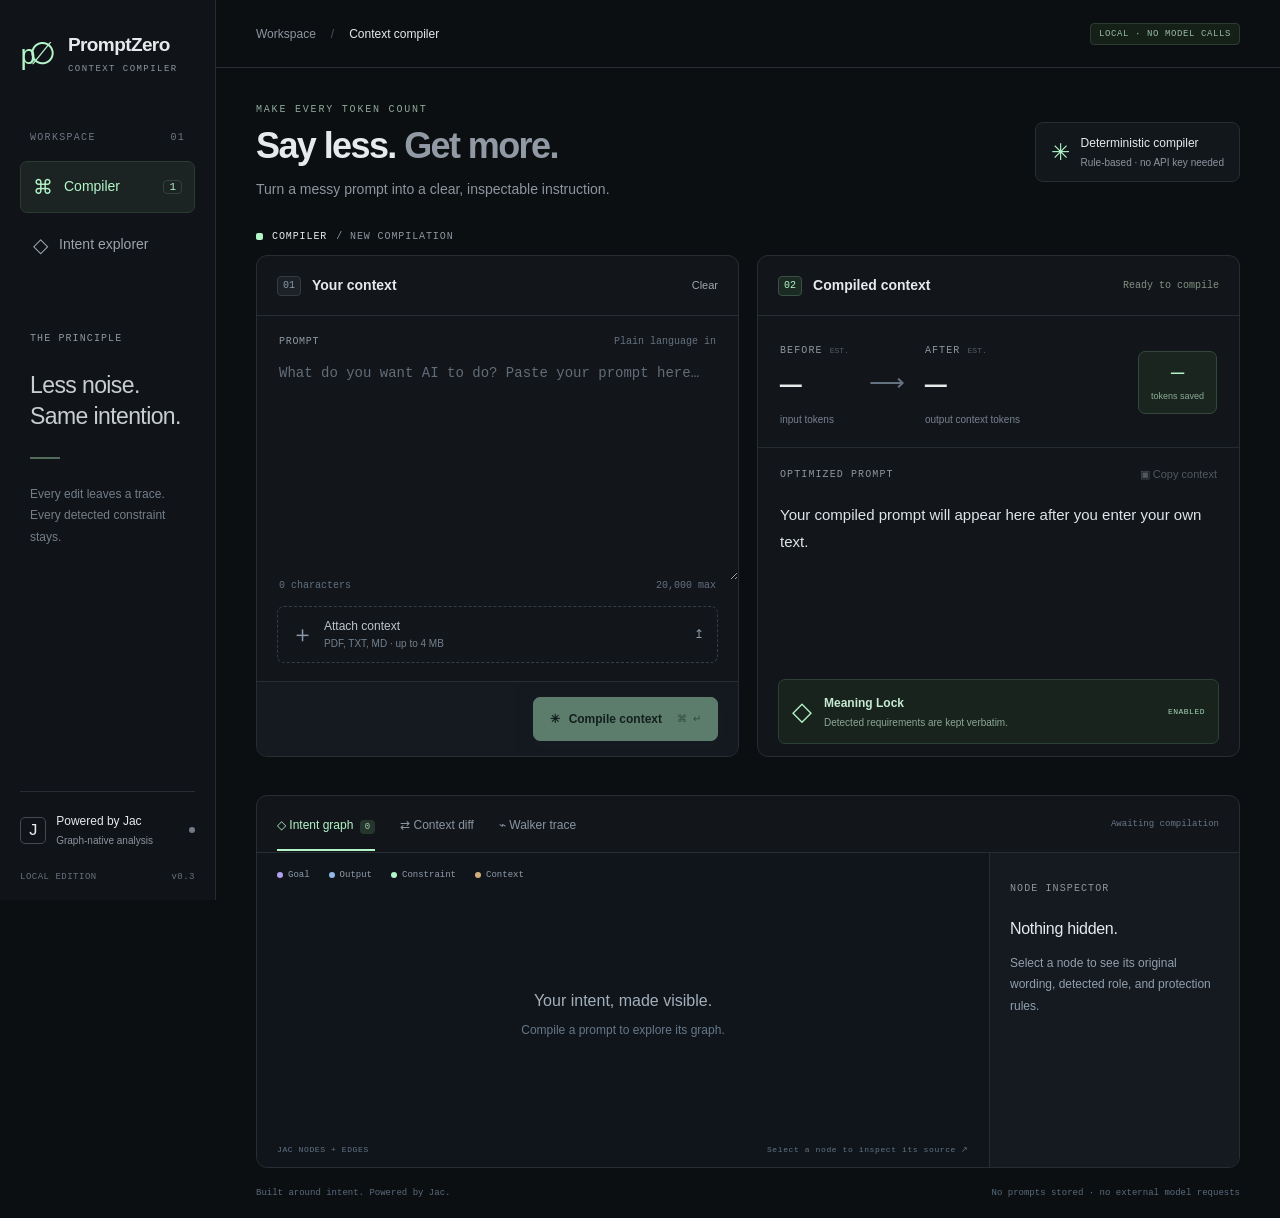
==== static/index.html @ 8013b8a3 "Add PromptZero Jac context compiler" ====
<!doctype html>
<html lang="en">
<head>
  <meta charset="utf-8"><meta name="viewport" content="width=device-width,initial-scale=1">
  <title>PromptZero — Context compiler</title>
  <meta name="description" content="A Jac-powered context compiler. Clearer prompts, inspectable intent, protected requirements.">
  <link rel="icon" href="/static/favicon.svg" type="image/svg+xml">
  <link rel="stylesheet" href="/static/style.css">
  <script src="/static/app.js" defer></script>
</head>
<body>
  <aside class="sidebar">
    <a class="brand" href="/" aria-label="PromptZero home"><span class="brand-mark">p<span>∅</span></span><span>PromptZero<small>CONTEXT COMPILER</small></span></a>
    <div class="workspace-label">WORKSPACE <span>01</span></div>
    <a class="nav active" href="#workspace"><span>⌘</span> Compiler <span class="nav-key">1</span></a>
    <a class="nav" href="#analysis"><span>◇</span> Intent explorer</a>
    <div class="sidebar-note"><span class="tiny-label">THE PRINCIPLE</span><p>Less noise.<br>Same intention.</p><div class="mini-line"></div><small>Every edit leaves a trace.<br>Every detected constraint stays.</small></div>
    <div class="runtime"><span class="runtime-icon">J</span><div>Powered by Jac<small>Graph-native analysis</small></div><span class="live-dot" id="healthDot"></span></div>
    <div class="sidebar-footer">LOCAL EDITION <span>v0.3</span></div>
  </aside>
  <div class="app-shell">
    <header class="topbar"><div><span class="muted">Workspace</span><span class="slash">/</span>Context compiler</div><div class="top-meta"><span class="local-pill">LOCAL · NO MODEL CALLS</span></div></header>
    <main id="workspace">
      <div class="page-heading"><div><div class="eyebrow">MAKE EVERY TOKEN COUNT</div><h1>Say less. <span>Get more.</span></h1><p>Turn a messy prompt into a clear, inspectable instruction.</p></div><div class="mode-badge"><span class="spark">✳</span><div>Deterministic compiler<small>Rule-based · no API key needed</small></div></div></div>
      <div class="workspace-toolbar"><div class="section-kicker"><span class="small-square"></span> COMPILER <span class="subtle">/ NEW COMPILATION</span></div></div>
      <div class="editor-grid">
        <section class="panel input-panel" aria-labelledby="inputHeading">
          <div class="panel-header"><h2 id="inputHeading"><span class="step">01</span> Your context</h2><button id="clear" class="text-button">Clear</button></div>
          <div class="editor-label"><label for="prompt">PROMPT</label><span>Plain language in</span></div>
          <textarea id="prompt" spellcheck="false" maxlength="20000" placeholder="What do you want AI to do? Paste your prompt here…"></textarea>
          <div class="editor-footer"><span id="charCount">0 characters</span><span>20,000 max</span></div>
          <div class="attachment-row"><button id="attach" class="upload" type="button" aria-label="Attach document"><span class="attach-icon">＋</span><span id="fileLabel">Attach context <small>PDF, TXT, MD · up to 4 MB</small></span><span class="upload-arrow">↥</span></button><input id="document" type="file" accept=".pdf,.txt,.md" hidden><button id="removeFile" class="text-button" hidden aria-label="Remove attachment">×</button></div>
          <div class="compile-controls"><button id="compile" class="primary"><span id="compileIcon">✳</span> <span id="compileText">Compile context</span> <kbd>⌘ ↵</kbd></button></div>
        </section>
        <section class="panel output-panel" aria-labelledby="outputHeading">
          <div class="panel-header"><h2 id="outputHeading"><span class="step accent">02</span> Compiled context</h2><span id="resultStatus" class="status">Ready to compile</span></div>
          <div class="token-comparison"><div><span class="tiny-label">BEFORE <em>EST.</em></span><strong id="before">—</strong><small>input tokens</small></div><span class="comparison-arrow">⟶</span><div><span class="tiny-label">AFTER <em>EST.</em></span><strong id="after">—</strong><small>output context tokens</small></div><div class="savings"><span id="percent">—</span><small id="saved">tokens saved</small></div></div>
          <div class="output-label"><span class="tiny-label">OPTIMIZED PROMPT</span><button id="copy" class="text-button" disabled>▣ Copy context</button></div>
          <div id="optimized" class="optimized" tabindex="0">Your compiled prompt will appear here after you enter your own text.</div>
          <div id="contextPreview" class="context-preview" hidden></div>
          <div class="meaning-lock"><span class="lock-icon">◇</span><div><strong>Meaning Lock</strong><small id="lockSummary">Detected requirements are kept verbatim.</small></div><span id="lockBadge" class="lock-badge">ENABLED</span></div>
        </section>
      </div>
      <div id="notice" class="notice" role="status" aria-live="polite" hidden></div>
      <div id="insights" class="insights"></div>
      <section id="analysis" class="panel analysis-panel">
        <div class="analysis-header"><div class="tabs" role="tablist" aria-label="Inspect compilation"><button class="tab selected" id="graphTab" role="tab" aria-selected="true" aria-controls="graphView" data-view="graph">◇ Intent graph <span id="nodeCount">0</span></button><button class="tab" id="diffTab" role="tab" aria-selected="false" aria-controls="diffView" data-view="diff" tabindex="-1">⇄ Context diff</button><button class="tab" id="traceTab" role="tab" aria-selected="false" aria-controls="traceView" data-view="trace" tabindex="-1">⌁ Walker trace</button></div><span class="analysis-meta" id="analysisMeta">Awaiting compilation</span></div>
        <div id="graphView" class="graph-view" role="tabpanel" aria-labelledby="graphTab"><div class="graph-main"><div class="graph-legend"><span><i class="goal"></i> Goal</span><span><i class="output"></i> Output</span><span><i class="constraint"></i> Constraint</span><span><i class="context"></i> Context</span></div><div id="graphCanvas" class="graph-canvas"><div class="empty-state">Your intent, made visible.<small>Compile a prompt to explore its graph.</small></div></div><div class="graph-foot"><span>JAC NODES + EDGES</span><span>Select a node to inspect its source ↗</span></div></div><aside id="inspector" class="inspector"><span class="tiny-label">NODE INSPECTOR</span><h3>Nothing hidden.</h3><p>Select a node to see its original wording, detected role, and protection rules.</p></aside></div>
        <div id="diffView" class="diff-view" role="tabpanel" aria-labelledby="diffTab" hidden><div class="diff-heading"><p>A trace for every source clause.</p><div class="diff-legend"><span>● Preserved</span><span>● Compressed</span><span>● Removed</span></div></div><div id="diffRows" class="diff-rows"><p class="muted">Compile a prompt to see changes.</p></div></div>
        <div id="traceView" class="trace-view" role="tabpanel" aria-labelledby="traceTab" hidden><p class="muted">Actual Jac walker execution will appear here.</p></div>
      </section>
      <footer class="page-footer"><span>Built around intent. Powered by Jac.</span><span id="footerStatus">No prompts stored · no external model requests</span></footer>
    </main>
  </div>
  <div id="toast" role="status" class="toast" hidden></div>
</body>
</html>
---- static/style.css ----
:root{color-scheme:dark;--bg:#0c0f12;--panel:#12161b;--line:#282d34;--muted:#8d959f;--text:#e7e9eb;--mint:#b3f5c9;--purple:#b5a3f9;--amber:#e0bc78;--mono:ui-monospace,SFMono-Regular,Consolas,monospace;--sans:Inter,-apple-system,BlinkMacSystemFont,"Segoe UI",sans-serif}
*{box-sizing:border-box}html{scroll-behavior:smooth}body{margin:0;background:var(--bg);color:var(--text);font:14px/1.5 var(--sans)}button,input,select,textarea{font:inherit}button,a,select,button.upload{text-align:left;background:transparent; -webkit-tap-highlight-color:transparent}button{cursor:pointer}a{color:inherit;text-decoration:none}button:disabled{cursor:default;opacity:.45}button:focus-visible,a:focus-visible,select:focus-visible,textarea:focus-visible{outline:2px solid var(--mint);outline-offset:4px}button{color:inherit}button,select{border:1px solid var(--line);border-radius:7px;background:#191e24}select{padding:7px 28px 7px 10px;color:var(--text)}small{display:block}.muted,.subtle{color:var(--muted)}[hidden]{display:none!important}
.sidebar{width:216px;position:fixed;inset:0 auto 0 0;background:#101318;border-right:1px solid var(--line);padding:31px 20px 18px;display:flex;flex-direction:column}.brand{display:flex;gap:10px;align-items:center;font-size:19px;font-weight:650;letter-spacing:-.6px}.brand-mark{color:var(--mint);font:27px var(--mono);letter-spacing:-7px;width:38px}.brand-mark span{font-size:31px}.brand small{font:9px/2 var(--mono);letter-spacing:1.45px;color:var(--muted)}.workspace-label{margin:54px 10px 15px;font:10px var(--mono);letter-spacing:1.3px;color:#6f7783;display:flex;justify-content:space-between}.nav{display:flex;align-items:center;gap:11px;padding:10px 12px;margin:3px 0;color:#9ca4af;border:1px solid transparent;border-radius:7px}.nav>span:first-child{font-size:20px}.nav.active{background:#1b2422;color:var(--mint);border-color:#2b3b32}.nav-key{margin-left:auto;border:1px solid #354039;padding:0 5px;border-radius:4px;font:11px var(--mono)}.nav:hover{color:var(--text);background:#1b2127}.sidebar-note{margin:52px 10px}.tiny-label{font:10px/1.5 var(--mono);letter-spacing:1.1px;color:var(--muted)}.sidebar-note p{font-size:23px;line-height:1.35;color:#c8cdd1;letter-spacing:-.6px}.mini-line{height:2px;width:30px;background:#516b5b;margin:25px 0}.sidebar-note small{color:#737e88;font-size:12px;line-height:1.8}.runtime{margin-top:auto;border-top:1px solid var(--line);padding-top:20px;display:flex;gap:10px;align-items:center;font-size:12px}.runtime small{font-size:10px;color:var(--muted);margin-top:3px}.runtime-icon{border:1px solid #454952;border-radius:5px;font:17px var(--mono);padding:3px 7px}.live-dot{width:6px;height:6px;border-radius:50%;background:#747b86;margin-left:auto}.live-dot.online{background:var(--mint);box-shadow:0 0 10px #b3f5c94d}.sidebar-footer{display:flex;justify-content:space-between;font:9px var(--mono);letter-spacing:.5px;margin-top:24px;color:#67707b}
.app-shell{margin-left:216px}.topbar{height:68px;border-bottom:1px solid var(--line);padding:0 40px;display:flex;justify-content:space-between;align-items:center;font-size:12px}.slash{margin:0 15px;color:#49525d}.top-meta{display:flex;gap:22px;align-items:center}.local-pill{font:9px var(--mono);letter-spacing:.6px;color:#99bba5;border:1px solid #2e3b33;background:#152019;padding:5px 8px;border-radius:4px}.top-meta a{color:#a5adb7}main{max-width:1560px;margin:0 auto;padding:36px 40px 20px}.page-heading{display:flex;justify-content:space-between;align-items:center;margin-bottom:31px}.eyebrow{font:10px var(--mono);letter-spacing:1.8px;color:#8fa898;margin-bottom:9px}h1{font-size:36px;letter-spacing:-1.6px;font-weight:550;line-height:1.2;margin:0 0 12px}h1 span{color:#919aa4}.page-heading p{color:var(--muted);margin:0;font-size:14px}.mode-badge{display:flex;gap:11px;align-items:center;border:1px solid var(--line);border-radius:8px;background:#12171b;padding:11px 15px;font-size:12px}.mode-badge small{font-size:10px;color:var(--muted);margin-top:3px}.spark{font-size:23px;color:var(--mint)}.workspace-toolbar{display:flex;justify-content:space-between;align-items:center;margin-bottom:13px}.section-kicker{font:10px var(--mono);letter-spacing:.9px;display:flex;gap:9px;align-items:center}.small-square{height:7px;width:7px;background:var(--mint);border-radius:2px}.example-label{display:flex;align-items:center;gap:12px;font-size:11px;color:var(--muted)}.example-label select{font-size:12px;background:#12161b;padding-top:5px;padding-bottom:5px}.editor-grid{display:grid;grid-template-columns:1fr 1fr;gap:18px}.panel{border:1px solid var(--line);border-radius:11px;overflow:hidden;background:var(--panel)}.panel-header{display:flex;align-items:center;justify-content:space-between;padding:16px 20px;border-bottom:1px solid var(--line);height:60px}h2{font-size:14px;font-weight:550;margin:0;display:flex;gap:11px;align-items:center}.step{border:1px solid #343a43;background:#1c2128;color:#8c97a3;border-radius:4px;padding:1px 5px;font:10px/1.6 var(--mono)}.step.accent{border-color:#395044;color:var(--mint);background:#1b2a22}.text-button{border:0;background:transparent;padding:4px 0;color:#9da6b0;font-size:11px}.text-button:hover{color:var(--mint)}.editor-label{display:flex;justify-content:space-between;padding:20px 22px 10px;font:10px var(--mono);color:#8e97a2;letter-spacing:.7px}.editor-label span{letter-spacing:0;color:#66717f}textarea{display:block;resize:vertical;width:100%;min-height:223px;height:223px;max-height:550px;padding:3px 22px 15px;border:0;background:transparent;color:#c9d0d7;font:14px/1.9 var(--mono);outline:none}textarea:focus-visible{outline:0;box-shadow:inset 2px 0 var(--mint)}textarea::placeholder{color:#626d79}.editor-footer{display:flex;justify-content:space-between;padding:0 22px 15px;color:#637080;font:10px var(--mono)}.attachment-row{margin:0 20px 18px;display:flex;gap:12px}.upload{text-align:left;background:transparent;border:1px dashed #343d46;border-radius:7px;padding:10px 13px;display:flex;align-items:center;gap:10px;width:100%;cursor:pointer;color:#bdc4cd;font-size:12px}.upload:hover{border-color:#85b196;background:#16211c}.upload small{font-size:10px;color:#72808f;margin-top:1px}.attach-icon{font-size:23px;color:#8b9aab}.upload-arrow{margin-left:auto;color:#8998a8}.compile-controls{padding:15px 20px;display:flex;gap:12px;align-items:center;border-top:1px solid var(--line);background:#141a20}.budget-label{font:9px var(--mono);color:#82909e;letter-spacing:.7px}.budget-label select{display:block;font:12px var(--mono);padding:3px 14px 2px 0;border:0;background:transparent}.primary{display:flex;gap:9px;align-items:center;justify-content:center;margin-left:auto;padding:12px 16px;background:var(--mint);color:#14271c;font-size:12px;font-weight:650;border-color:var(--mint);box-shadow:0 2px 12px #b3f5c909}.primary:hover{background:#d0ffdf}.primary kbd{font:10px var(--mono);opacity:.55;margin-left:6px}.status{font:10px var(--mono);color:#849181}.status.success{color:var(--mint)}.status.stale{color:var(--amber)}.output-panel{display:flex;flex-direction:column}.token-comparison{display:flex;gap:20px;align-items:center;padding:22px 22px 20px;border-bottom:1px solid #232a31;margin:0 0 14px}.tiny-label em{font-size:8px;font-style:normal;opacity:.55;letter-spacing:0}.token-comparison strong{display:block;font:36px/1.25 var(--mono);letter-spacing:-2px;margin:4px 0}.token-comparison small{font-size:10px;color:#758291}.comparison-arrow{color:#657080;font-size:25px}.savings{margin-left:auto;border:1px solid #33483b;border-radius:7px;padding:9px 12px;background:#19251e;text-align:center}.savings>span{color:var(--mint);font:22px var(--mono)}.savings small{margin-top:4px;color:#8dad98;font-size:9px}.output-label{display:flex;justify-content:space-between;align-items:center;padding:0 22px}.optimized{padding:14px 22px 23px;white-space:pre-wrap;font-size:15px;line-height:1.85;color:#dee4e8;min-height:151px;max-height:280px;overflow:auto;flex:1}.meaning-lock{margin:0 20px 12px;padding:12px 13px;border:1px solid #2c4034;background:#18231d;border-radius:7px;display:flex;gap:12px;align-items:center;color:#c6e9d1}.lock-icon{font-size:26px;color:var(--mint)}.meaning-lock strong{font-size:12px;font-weight:550}.meaning-lock small{font-size:10px;color:#8ca796;margin-top:2px}.lock-badge{font:8px var(--mono);letter-spacing:.5px;margin-left:auto;color:#a4d5b4}.estimate-note{font-size:10px;line-height:1.65;color:#7c8996;padding:0 22px 16px}.context-preview{margin:0 22px 15px;color:#a8b5c4;font:11px/1.7 var(--mono);border-top:1px solid var(--line);padding-top:8px;max-height:150px;overflow:auto;white-space:pre-wrap}
.notice{margin-top:14px;border:1px solid #584b34;background:#211e18;color:#dcc699;padding:12px 16px;border-radius:7px;font-size:12px}.notice.error{color:#f0a99e;border-color:#633c38;background:#281b1b}.insights{display:flex;flex-wrap:wrap;gap:10px;margin:16px 0 22px}.insight{flex:1;min-width:220px;border:1px solid #343334;background:#191a1c;border-radius:7px;padding:11px 14px;display:flex;gap:10px;align-items:flex-start}.insight .icon{color:var(--amber);font-size:16px}.insight strong{font-size:11px;font-weight:500;color:#d0cbc0}.insight p{margin:3px 0 0;font-size:11px;line-height:1.5;color:#8c949e}.insight.verbosity .icon{color:#9ab4d8}.insights details{width:100%;color:#a7b1bd;font-size:12px}.insights details .insight{margin-top:8px}summary{cursor:pointer}
.analysis-panel{scroll-margin-top:18px}.analysis-header{display:flex;justify-content:space-between;align-items:center;border-bottom:1px solid var(--line);padding:0 20px;min-height:57px}.tabs{display:flex;gap:25px;align-items:stretch}.tab{border:0;border-radius:0;background:transparent;padding:18px 0 16px;color:#8a95a1;font-size:12px;position:relative}.tab.selected{color:var(--mint)}.tab.selected:after{content:"";position:absolute;bottom:-1px;left:0;right:0;height:2px;background:var(--mint)}.tab span{font:9px var(--mono);padding:2px 5px;margin-left:3px;border-radius:4px;background:#27362d;color:#a1caae}.analysis-meta{font:9px var(--mono);color:#697787}.graph-view{display:grid;grid-template-columns:minmax(0,1fr) 250px;min-height:310px}.graph-main{background-image:radial-gradient(#2a323b .7px,transparent .7px);background-size:18px 18px;background-color:#10151b;display:flex;flex-direction:column;min-width:0}.graph-legend{padding:17px 20px;display:flex;gap:19px;font:9px var(--mono);color:#8f9ca9}.graph-legend span{display:flex;align-items:center;gap:5px}.graph-legend i{display:inline-block;width:6px;height:6px;border-radius:50%}.goal{background:#afa0ed}.output{background:#90b8e7}.constraint{background:var(--mint)}.context{background:#d1ad7b}.graph-canvas{position:relative;min-height:235px;margin:0 20px;overflow:auto;flex:1}.graph-layout{position:relative;min-width:480px;min-height:230px}.graph-svg{position:absolute;inset:0;width:100%;height:100%;pointer-events:none}.graph-svg path{stroke:#3a4c48;stroke-width:1.2;fill:none}.graph-node{position:absolute;width:175px;min-height:58px;text-align:left;border:1px solid #38424a;border-radius:7px;background:#182029;padding:10px 12px;box-shadow:0 5px 12px #0002}.graph-node:hover,.graph-node.selected{border-color:var(--mint);background:#1e2b26}.graph-node.request{width:135px;border-color:#4b5e53;background:#1c2a23}.graph-node .node-kind{font:8px var(--mono);letter-spacing:1px;text-transform:uppercase;color:#a6b4c5;display:flex;justify-content:space-between}.graph-node.constraint .node-kind{color:var(--mint)}.graph-node.goal .node-kind{color:#bdacf2}.graph-node.output .node-kind{color:#97b8e4}.graph-node.context .node-kind{color:#d6b27f}.graph-node .node-text{display:block;overflow:hidden;white-space:nowrap;text-overflow:ellipsis;font-size:11px;color:#d2d9df;margin-top:4px}.graph-node.request .node-text{font-weight:600}.graph-foot{display:flex;justify-content:space-between;padding:13px 20px;color:#637485;font:8px var(--mono);letter-spacing:.6px}.inspector{padding:23px 20px;border-left:1px solid var(--line);background:#141a20;overflow:auto;max-height:540px}.inspector h3{font-size:16px;font-weight:500;letter-spacing:-.3px;margin:20px 0 10px}.inspector p{color:#929fad;font-size:12px;line-height:1.8}.inspector blockquote{margin:10px 0 20px;border-left:2px solid #567460;padding-left:11px;font-size:12px;color:#d3dce3;line-height:1.8;white-space:pre-wrap}.inspector .tag{display:inline-block;font:9px var(--mono);padding:3px 6px;border:1px solid #395043;border-radius:4px;color:#a4d9b5;margin:4px 3px 0 0}.inspector .offset{font:9px var(--mono);color:#6e8295;margin-top:18px}.empty-state{position:absolute;inset:50% 0 auto;text-align:center;transform:translateY(-50%);color:#a3b0bc;font-size:16px}.empty-state small{font-size:12px;color:#667788;margin-top:8px}.diff-view,.trace-view{padding:22px;min-height:310px}.diff-heading{display:flex;justify-content:space-between;gap:15px;color:#9aa7b5;font-size:12px;margin-bottom:18px}.diff-heading p{margin:0}.diff-legend{display:flex;gap:15px;font-size:10px}.diff-legend span:nth-child(1){color:var(--mint)}.diff-legend span:nth-child(2){color:#acb9f7}.diff-legend span:nth-child(3){color:#dea398}.diff-row{border-top:1px solid var(--line);padding:15px 0;display:grid;grid-template-columns:95px 1fr;gap:16px}.diff-kind{font:9px var(--mono);text-transform:uppercase;color:var(--mint);padding-top:4px}.diff-kind.compressed{color:#b3baf1}.diff-kind.removed{color:#dea398}.diff-content{font-size:12px;line-height:1.75;overflow-wrap:anywhere}.diff-content p{margin:0 0 5px;white-space:pre-wrap}.diff-content del{color:#a88d89}.diff-content ins{color:#b8dfc8;text-decoration:none}.diff-content small{font:10px/1.6 var(--mono);color:#738495;margin-top:7px}.trace-row{display:flex;gap:16px;padding:14px 0;border-bottom:1px solid var(--line)}.trace-index{color:var(--mint);font:12px var(--mono);padding-top:2px}.trace-row strong{font:12px var(--mono);font-weight:500}.trace-row small{font-size:12px;color:#8f9eae;margin-top:5px}.page-footer{display:flex;justify-content:space-between;margin-top:20px;color:#596b7e;font:9px var(--mono)}.toast{position:fixed;bottom:28px;left:50%;transform:translateX(-50%);background:#254031;border:1px solid #55705e;color:#d1f4de;padding:10px 22px;border-radius:9px;font-size:13px;box-shadow:0 6px 30px #0008}.spinning{display:inline-block;animation:spin 1s linear infinite}@keyframes spin{to{transform:rotate(360deg)}}
@media(min-width:1600px){main{padding-top:45px}.page-heading{margin-bottom:38px}.optimized{font-size:16px}textarea{font-size:15px}.graph-view{grid-template-columns:minmax(0,1fr) 300px}}
@media(max-width:1200px){.sidebar{width:185px;padding:28px 14px}.app-shell{margin-left:185px}main{padding:28px 25px 20px}.topbar{padding:0 25px}.mode-badge{display:none}.token-comparison{gap:13px;padding:20px 17px}.token-comparison strong{font-size:31px}.savings{padding:8px}.savings>span{font-size:18px}.primary{padding:11px 10px}.primary kbd{display:none}.graph-view{grid-template-columns:minmax(0,1fr) 220px}.analysis-meta{display:none}}
@media(max-width:960px){.sidebar{width:68px;padding:22px 11px}.brand{justify-content:center}.brand>span:last-child,.workspace-label,.nav-key,.sidebar-note,.runtime,.sidebar-footer{display:none}.nav{font-size:0;padding:10px;justify-content:center}.nav>span:first-child{font-size:22px}.nav.active{margin-top:35px}.app-shell{margin-left:68px}.editor-grid{gap:14px}.token-comparison{gap:10px}.token-comparison small{font-size:9px}.savings{margin-left:0}.graph-view{grid-template-columns:minmax(0,1fr) 205px}.primary{font-size:11px}.compile-controls{padding:14px}.subtle{display:none}}
@media(max-width:760px){.sidebar{display:none}.app-shell{margin-left:0}.topbar{height:55px;padding:0 20px}.top-meta{gap:10px}.local-pill{font-size:8px}main{padding:26px 18px 20px}h1{font-size:32px}.page-heading p{font-size:13px}.editor-grid{grid-template-columns:1fr}.workspace-toolbar{align-items:center}.example-label{font-size:0}.example-label select{max-width:180px}textarea{height:190px;min-height:160px}.token-comparison{justify-content:space-between;padding:20px}.savings{margin-left:auto}.optimized{min-height:130px}.graph-view{grid-template-columns:1fr}.graph-canvas{min-height:250px}.inspector{border-left:0;border-top:1px solid var(--line);max-height:none}.tabs{gap:18px}.tab{font-size:11px}.analysis-header{padding:0 15px}.page-footer{gap:10px;font-size:8px}.diff-heading{flex-direction:column}.diff-row{grid-template-columns:75px 1fr;gap:9px}.graph-foot{font-size:7px}.insights{margin-bottom:17px}}
@media(prefers-reduced-motion:reduce){html{scroll-behavior:auto}*{animation:none!important;transition:none!important}}
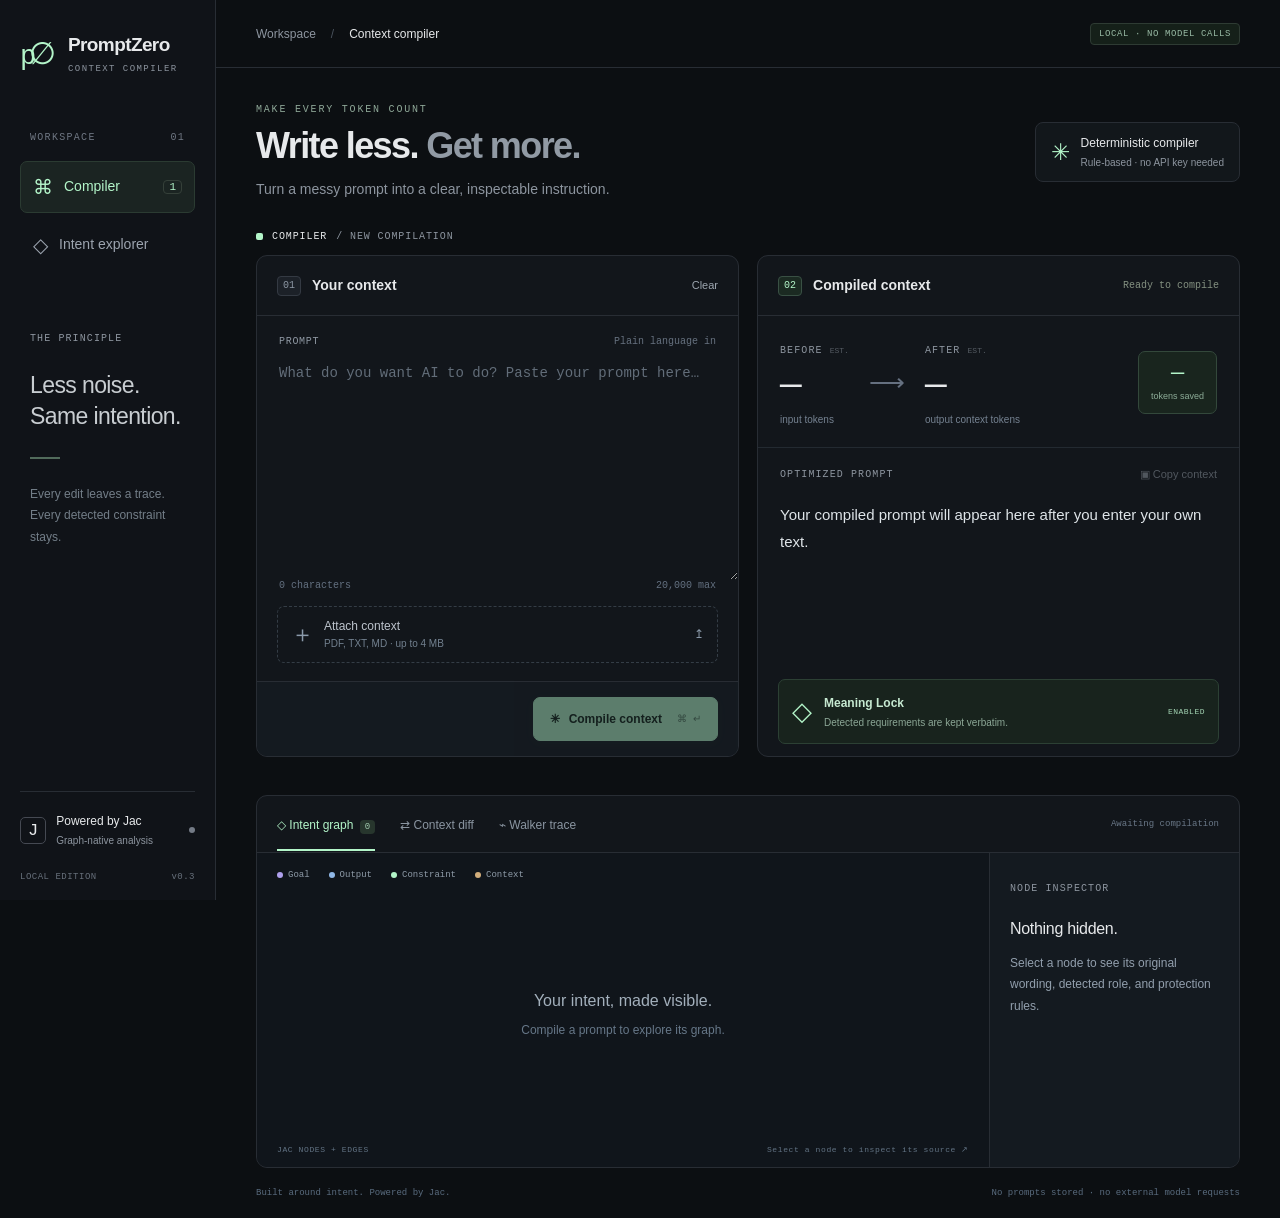
==== commit ef878ae5: "Update PromptZero tagline" ====
--- a/static/index.html
+++ b/static/index.html
@@ -21,7 +21,7 @@
   <div class="app-shell">
     <header class="topbar"><div><span class="muted">Workspace</span><span class="slash">/</span>Context compiler</div><div class="top-meta"><span class="local-pill">LOCAL · NO MODEL CALLS</span></div></header>
     <main id="workspace">
-      <div class="page-heading"><div><div class="eyebrow">MAKE EVERY TOKEN COUNT</div><h1>Say less. <span>Get more.</span></h1><p>Turn a messy prompt into a clear, inspectable instruction.</p></div><div class="mode-badge"><span class="spark">✳</span><div>Deterministic compiler<small>Rule-based · no API key needed</small></div></div></div>
+      <div class="page-heading"><div><div class="eyebrow">MAKE EVERY TOKEN COUNT</div><h1>Write less. <span>Get more.</span></h1><p>Turn a messy prompt into a clear, inspectable instruction.</p></div><div class="mode-badge"><span class="spark">✳</span><div>Deterministic compiler<small>Rule-based · no API key needed</small></div></div></div>
       <div class="workspace-toolbar"><div class="section-kicker"><span class="small-square"></span> COMPILER <span class="subtle">/ NEW COMPILATION</span></div></div>
       <div class="editor-grid">
         <section class="panel input-panel" aria-labelledby="inputHeading">
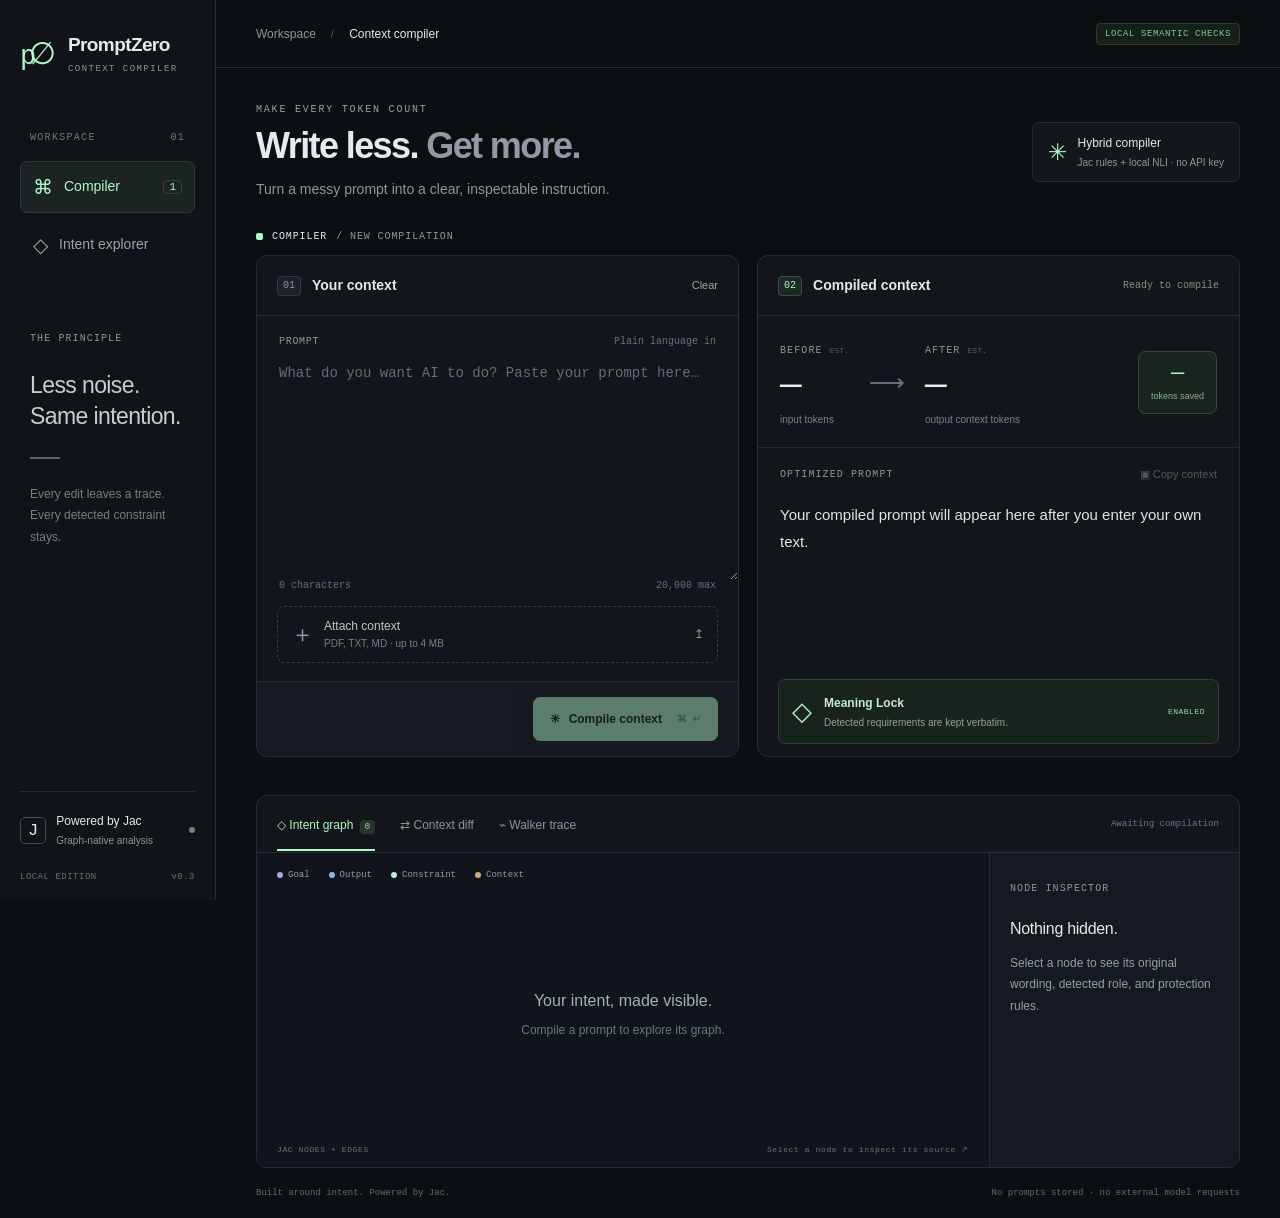
==== commit f1676bb5: "Add semantic Meaning Lock verification" ====
--- a/static/index.html
+++ b/static/index.html
@@ -19,9 +19,9 @@
     <div class="sidebar-footer">LOCAL EDITION <span>v0.3</span></div>
   </aside>
   <div class="app-shell">
-    <header class="topbar"><div><span class="muted">Workspace</span><span class="slash">/</span>Context compiler</div><div class="top-meta"><span class="local-pill">LOCAL · NO MODEL CALLS</span></div></header>
+    <header class="topbar"><div><span class="muted">Workspace</span><span class="slash">/</span>Context compiler</div><div class="top-meta"><span class="local-pill">LOCAL SEMANTIC CHECKS</span></div></header>
     <main id="workspace">
-      <div class="page-heading"><div><div class="eyebrow">MAKE EVERY TOKEN COUNT</div><h1>Write less. <span>Get more.</span></h1><p>Turn a messy prompt into a clear, inspectable instruction.</p></div><div class="mode-badge"><span class="spark">✳</span><div>Deterministic compiler<small>Rule-based · no API key needed</small></div></div></div>
+      <div class="page-heading"><div><div class="eyebrow">MAKE EVERY TOKEN COUNT</div><h1>Write less. <span>Get more.</span></h1><p>Turn a messy prompt into a clear, inspectable instruction.</p></div><div class="mode-badge"><span class="spark">✳</span><div>Hybrid compiler<small>Jac rules + local NLI · no API key</small></div></div></div>
       <div class="workspace-toolbar"><div class="section-kicker"><span class="small-square"></span> COMPILER <span class="subtle">/ NEW COMPILATION</span></div></div>
       <div class="editor-grid">
         <section class="panel input-panel" aria-labelledby="inputHeading">
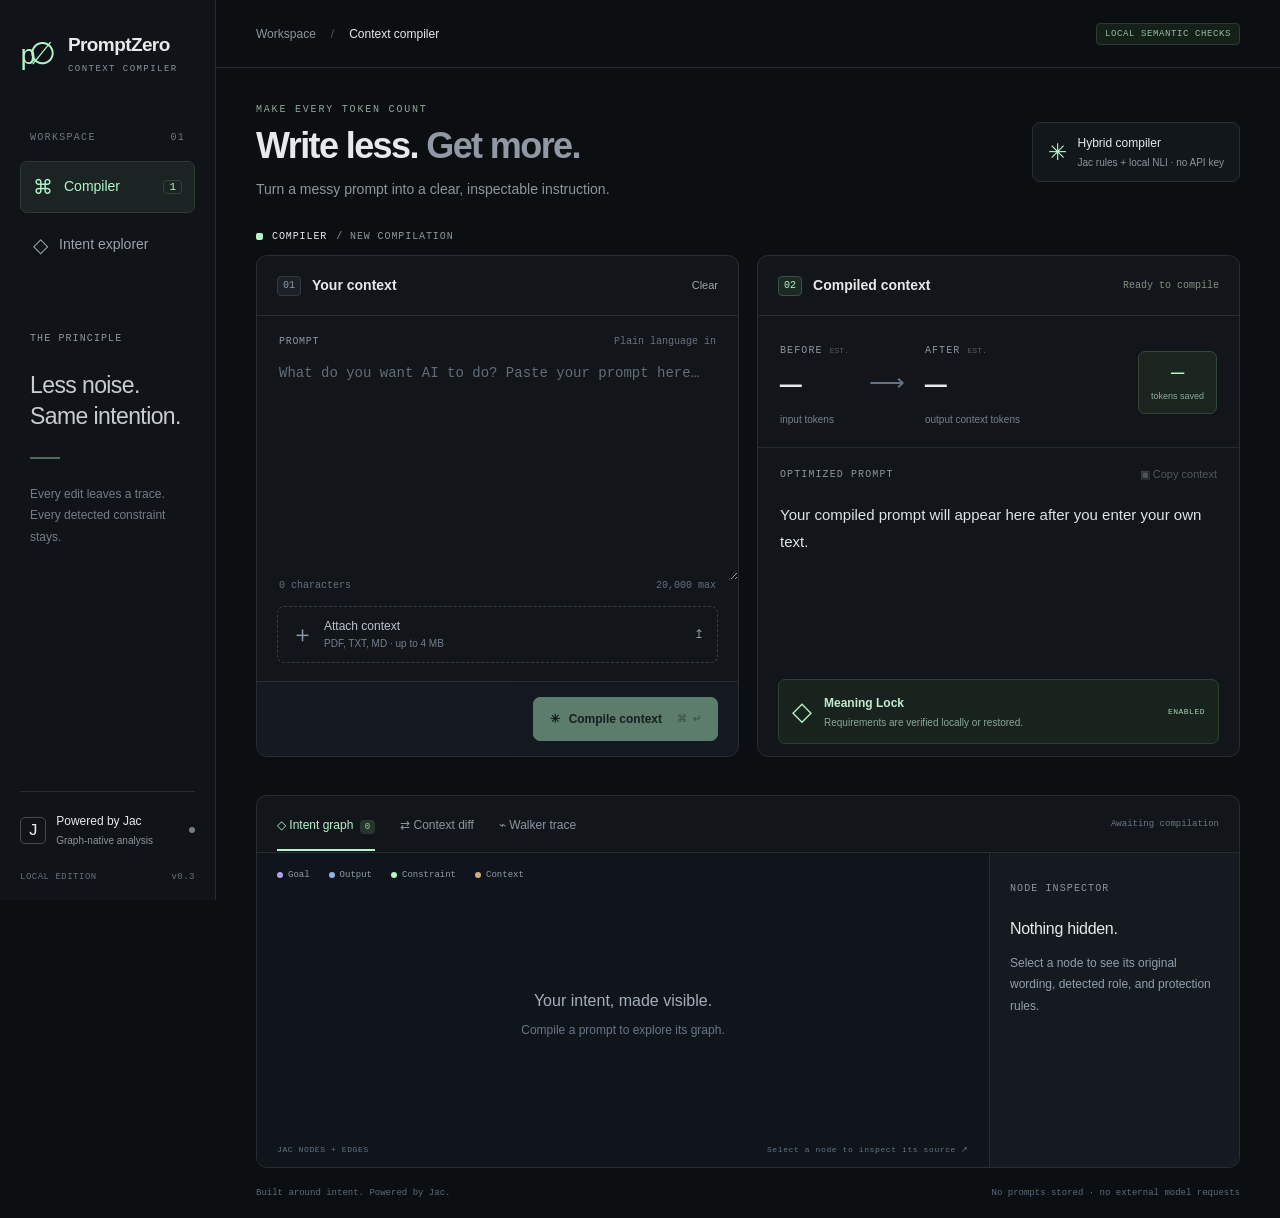
==== commit ed96d872: "Clarify Meaning Lock restoration status" ====
--- a/static/index.html
+++ b/static/index.html
@@ -38,7 +38,7 @@
           <div class="output-label"><span class="tiny-label">OPTIMIZED PROMPT</span><button id="copy" class="text-button" disabled>▣ Copy context</button></div>
           <div id="optimized" class="optimized" tabindex="0">Your compiled prompt will appear here after you enter your own text.</div>
           <div id="contextPreview" class="context-preview" hidden></div>
-          <div class="meaning-lock"><span class="lock-icon">◇</span><div><strong>Meaning Lock</strong><small id="lockSummary">Detected requirements are kept verbatim.</small></div><span id="lockBadge" class="lock-badge">ENABLED</span></div>
+          <div class="meaning-lock"><span class="lock-icon">◇</span><div><strong>Meaning Lock</strong><small id="lockSummary">Requirements are verified locally or restored.</small></div><span id="lockBadge" class="lock-badge">ENABLED</span></div>
         </section>
       </div>
       <div id="notice" class="notice" role="status" aria-live="polite" hidden></div>
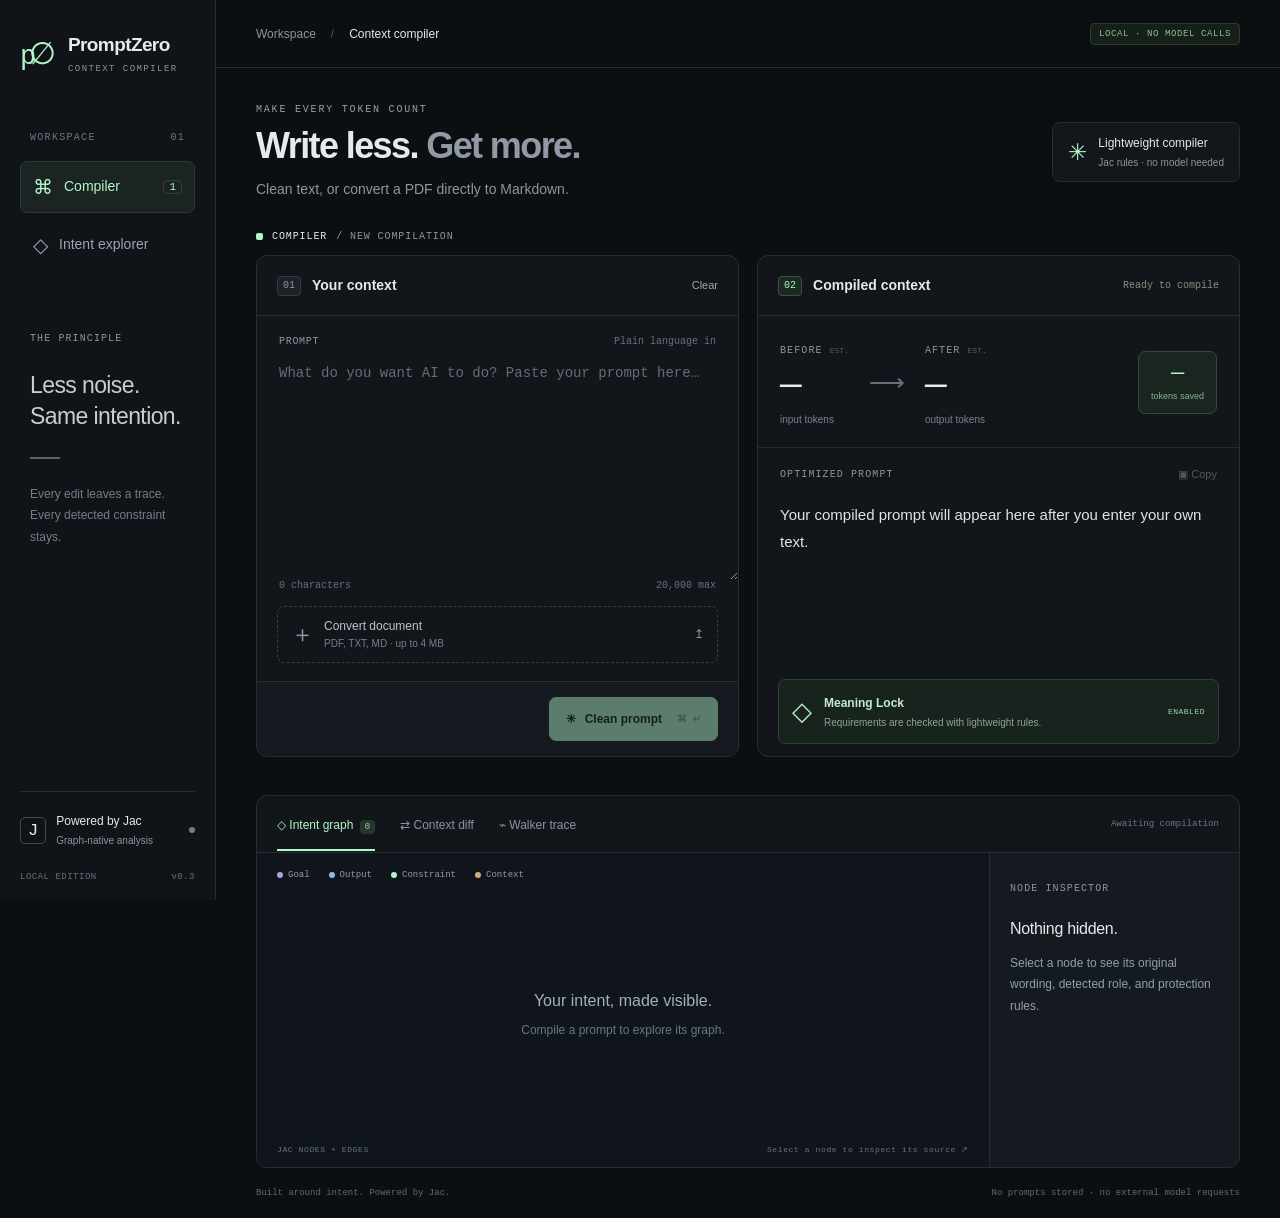
==== commit 66a62f02: "Simplify PDF conversion and prompt cleanup" ====
--- a/static/index.html
+++ b/static/index.html
@@ -19,9 +19,9 @@
     <div class="sidebar-footer">LOCAL EDITION <span>v0.3</span></div>
   </aside>
   <div class="app-shell">
-    <header class="topbar"><div><span class="muted">Workspace</span><span class="slash">/</span>Context compiler</div><div class="top-meta"><span class="local-pill">LOCAL SEMANTIC CHECKS</span></div></header>
+    <header class="topbar"><div><span class="muted">Workspace</span><span class="slash">/</span>Context compiler</div><div class="top-meta"><span class="local-pill">LOCAL · NO MODEL CALLS</span></div></header>
     <main id="workspace">
-      <div class="page-heading"><div><div class="eyebrow">MAKE EVERY TOKEN COUNT</div><h1>Write less. <span>Get more.</span></h1><p>Turn a messy prompt into a clear, inspectable instruction.</p></div><div class="mode-badge"><span class="spark">✳</span><div>Hybrid compiler<small>Jac rules + local NLI · no API key</small></div></div></div>
+      <div class="page-heading"><div><div class="eyebrow">MAKE EVERY TOKEN COUNT</div><h1>Write less. <span>Get more.</span></h1><p>Clean text, or convert a PDF directly to Markdown.</p></div><div class="mode-badge"><span class="spark">✳</span><div>Lightweight compiler<small>Jac rules · no model needed</small></div></div></div>
       <div class="workspace-toolbar"><div class="section-kicker"><span class="small-square"></span> COMPILER <span class="subtle">/ NEW COMPILATION</span></div></div>
       <div class="editor-grid">
         <section class="panel input-panel" aria-labelledby="inputHeading">
@@ -29,16 +29,16 @@
           <div class="editor-label"><label for="prompt">PROMPT</label><span>Plain language in</span></div>
           <textarea id="prompt" spellcheck="false" maxlength="20000" placeholder="What do you want AI to do? Paste your prompt here…"></textarea>
           <div class="editor-footer"><span id="charCount">0 characters</span><span>20,000 max</span></div>
-          <div class="attachment-row"><button id="attach" class="upload" type="button" aria-label="Attach document"><span class="attach-icon">＋</span><span id="fileLabel">Attach context <small>PDF, TXT, MD · up to 4 MB</small></span><span class="upload-arrow">↥</span></button><input id="document" type="file" accept=".pdf,.txt,.md" hidden><button id="removeFile" class="text-button" hidden aria-label="Remove attachment">×</button></div>
+          <div class="attachment-row"><button id="attach" class="upload" type="button" aria-label="Convert document"><span class="attach-icon">＋</span><span id="fileLabel">Convert document <small>PDF, TXT, MD · up to 4 MB</small></span><span class="upload-arrow">↥</span></button><input id="document" type="file" accept=".pdf,.txt,.md" hidden><button id="removeFile" class="text-button" hidden aria-label="Remove attachment">×</button></div>
           <div class="compile-controls"><button id="compile" class="primary"><span id="compileIcon">✳</span> <span id="compileText">Compile context</span> <kbd>⌘ ↵</kbd></button></div>
         </section>
         <section class="panel output-panel" aria-labelledby="outputHeading">
           <div class="panel-header"><h2 id="outputHeading"><span class="step accent">02</span> Compiled context</h2><span id="resultStatus" class="status">Ready to compile</span></div>
-          <div class="token-comparison"><div><span class="tiny-label">BEFORE <em>EST.</em></span><strong id="before">—</strong><small>input tokens</small></div><span class="comparison-arrow">⟶</span><div><span class="tiny-label">AFTER <em>EST.</em></span><strong id="after">—</strong><small>output context tokens</small></div><div class="savings"><span id="percent">—</span><small id="saved">tokens saved</small></div></div>
-          <div class="output-label"><span class="tiny-label">OPTIMIZED PROMPT</span><button id="copy" class="text-button" disabled>▣ Copy context</button></div>
+          <div class="token-comparison"><div><span class="tiny-label">BEFORE <em>EST.</em></span><strong id="before">—</strong><small id="beforeLabel">input tokens</small></div><span class="comparison-arrow">⟶</span><div><span class="tiny-label">AFTER <em>EST.</em></span><strong id="after">—</strong><small id="afterLabel">output tokens</small></div><div class="savings"><span id="percent">—</span><small id="saved">tokens saved</small></div></div>
+          <div class="output-label"><span id="outputLabel" class="tiny-label">OPTIMIZED PROMPT</span><button id="copy" class="text-button" disabled>▣ Copy</button></div>
           <div id="optimized" class="optimized" tabindex="0">Your compiled prompt will appear here after you enter your own text.</div>
           <div id="contextPreview" class="context-preview" hidden></div>
-          <div class="meaning-lock"><span class="lock-icon">◇</span><div><strong>Meaning Lock</strong><small id="lockSummary">Requirements are verified locally or restored.</small></div><span id="lockBadge" class="lock-badge">ENABLED</span></div>
+          <div id="meaningLock" class="meaning-lock"><span class="lock-icon">◇</span><div><strong>Meaning Lock</strong><small id="lockSummary">Requirements are checked with lightweight rules.</small></div><span id="lockBadge" class="lock-badge">ENABLED</span></div>
         </section>
       </div>
       <div id="notice" class="notice" role="status" aria-live="polite" hidden></div>
